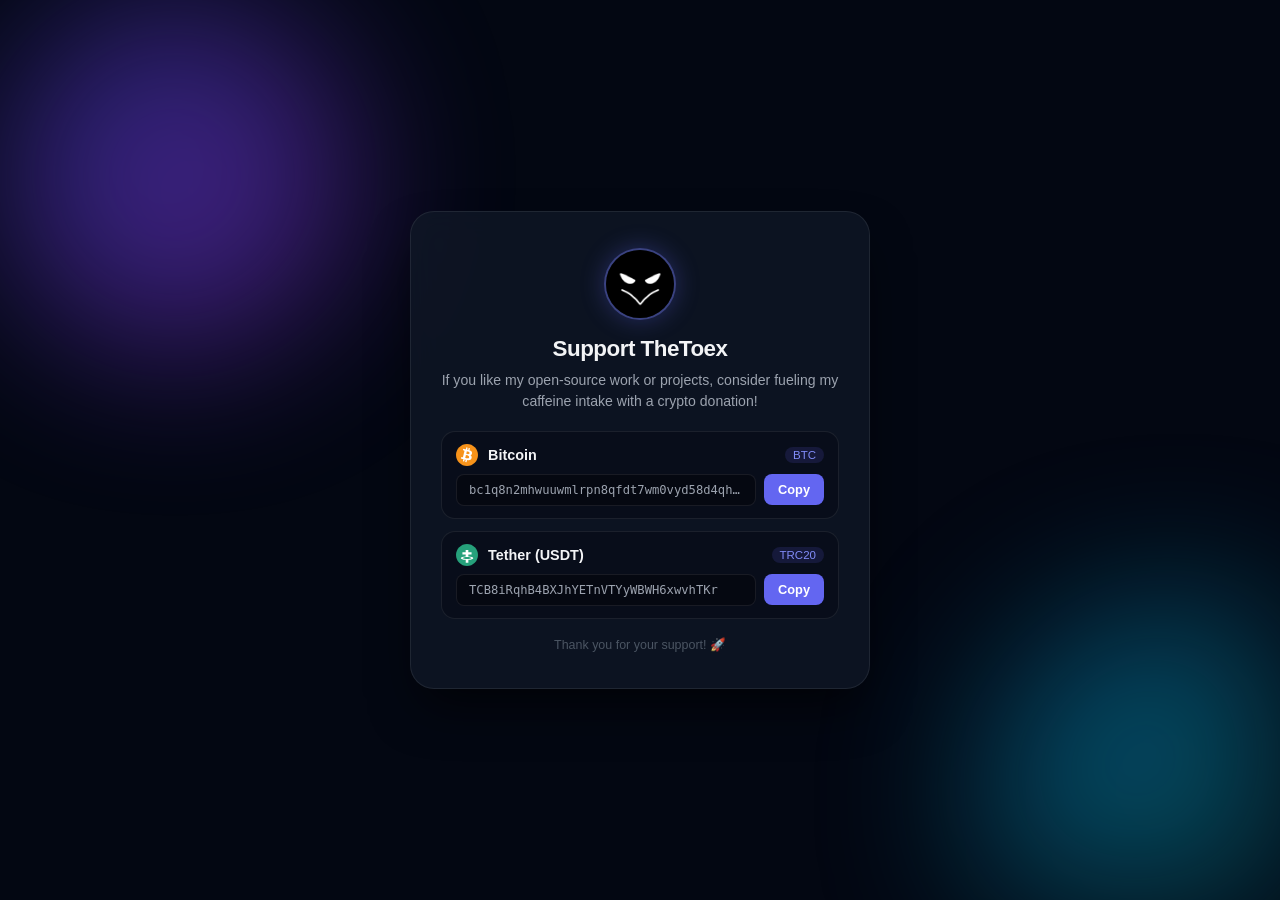
==== donate/index.html @ 47537391 "initial commit" ====
<!DOCTYPE html>
<html lang="en">
<head>
    <meta charset="UTF-8">
    <meta name="viewport" content="width=device-width, initial-scale=1.0">
    <title>Donate to TheToex</title>
    <style>
        :root {
            --bg-color: #030712;
            --card-bg: rgba(17, 24, 39, 0.75);
            --border-color: rgba(255, 255, 255, 0.08);
            --text-primary: #f3f4f6;
            --text-secondary: #9ca3af;
            --accent-color: #6366f1;
            --accent-hover: #4f46e5;
            --success-color: #10b981;
        }

        * {
            box-sizing: border-box;
            margin: 0;
            padding: 0;
            font-family: -apple-system, BlinkMacSystemFont, "Segoe UI", Roboto, Helvetica, Arial, sans-serif;
        }

        html, body {
            height: 100%;
            margin: 0;
            padding: 0;
            overscroll-behavior: none;
        }

        body {
            background-color: var(--bg-color);
            color: var(--text-primary);
            display: flex;
            justify-content: center;
            align-items: center;
            min-height: 100vh;
            min-height: 100dvh;
            padding: 16px;
            overflow-x: hidden;
            position: relative;
        }

        /* Animated Glowing Blurred Background Effect */
        .background-glow {
            position: fixed;
            width: 100%;
            height: 100%;
            top: 0;
            left: 0;
            overflow: hidden;
            z-index: -1;
            filter: blur(80px);
            opacity: 0.5;
            pointer-events: none;
        }

        .glow-blob {
            position: absolute;
            width: 350px;
            height: 350px;
            background: linear-gradient(135deg, #4f46e5, #9333ea);
            border-radius: 50%;
            animation: moveBlob 12s infinite alternate ease-in-out;
        }

        .glow-blob:nth-child(2) {
            background: linear-gradient(135deg, #0284c7, #0d9488);
            width: 400px;
            height: 400px;
            right: -100px;
            bottom: -100px;
            animation-duration: 16s;
            animation-direction: alternate-reverse;
        }

        @keyframes moveBlob {
            0% {
                transform: translate(-50px, -50px) scale(1);
            }
            50% {
                transform: translate(150px, 200px) scale(1.1);
            }
            100% {
                transform: translate(50px, 100px) scale(0.9);
            }
        }

        .container {
            width: 100%;
            max-width: 460px;
            z-index: 1;
        }

        .card {
            background-color: var(--card-bg);
            border: 1px solid var(--border-color);
            border-radius: 24px;
            padding: 24px 20px;
            box-shadow: 0 25px 50px -12px rgba(0, 0, 0, 0.7);
            text-align: center;
            backdrop-filter: blur(16px);
            -webkit-backdrop-filter: blur(16px);
        }

        @media (min-width: 480px) {
            .card {
                padding: 36px 30px;
            }
        }

        /* Profile Avatar Style */
        .avatar-container {
            width: 72px;
            height: 72px;
            margin: 0 auto 16px;
            border-radius: 50%;
            overflow: hidden;
            border: 2px solid rgba(99, 102, 241, 0.4);
            box-shadow: 0 0 25px rgba(99, 102, 241, 0.3);
            background-color: #1f2937;
        }

        .avatar-container img {
            width: 100%;
            height: 100%;
            object-fit: cover;
        }

        h1 {
            font-size: 1.4rem;
            font-weight: 700;
            margin-bottom: 8px;
            letter-spacing: -0.5px;
        }

        p {
            font-size: 0.88rem;
            color: var(--text-secondary);
            margin-bottom: 20px;
            line-height: 1.45;
        }

        .crypto-list {
            display: flex;
            flex-direction: column;
            gap: 12px;
            text-align: left;
        }

        .crypto-item {
            background-color: rgba(3, 7, 18, 0.4);
            border: 1px solid var(--border-color);
            border-radius: 14px;
            padding: 12px 14px;
            transition: border-color 0.2s ease, transform 0.2s ease;
        }

        .crypto-item:hover {
            border-color: rgba(255, 255, 255, 0.2);
        }

        .crypto-header {
            display: flex;
            justify-content: space-between;
            align-items: center;
            margin-bottom: 8px;
        }

        .crypto-info-left {
            display: flex;
            align-items: center;
            gap: 10px;
        }

        .crypto-icon {
            width: 22px;
            height: 22px;
            display: flex;
            align-items: center;
            justify-content: center;
            flex-shrink: 0;
        }

        .crypto-icon svg {
            width: 100%;
            height: 100%;
            display: block;
        }

        .crypto-name {
            font-weight: 600;
            font-size: 0.9rem;
            color: var(--text-primary);
            line-height: 1;
            display: flex;
            align-items: center;
        }

        .crypto-network {
            font-size: 0.72rem;
            background: rgba(99, 102, 241, 0.15);
            color: #818cf8;
            padding: 2px 8px;
            border-radius: 20px;
            font-weight: 500;
        }

        .address-row {
            display: flex;
            flex-direction: row;
            align-items: center;
            gap: 8px;
        }

        .crypto-address {
            background-color: rgba(0, 0, 0, 0.3);
            border: 1px solid var(--border-color);
            padding: 8px 12px;
            border-radius: 8px;
            font-family: ui-monospace, SFMono-Regular, Menlo, Monaco, Consolas, monospace;
            font-size: 0.76rem;
            color: var(--text-secondary);
            flex: 1;
            min-width: 0;
            overflow: hidden;
            text-overflow: ellipsis;
            white-space: nowrap;
        }

        .copy-btn {
            background-color: var(--accent-color);
            color: white;
            border: none;
            padding: 8px 14px;
            border-radius: 8px;
            cursor: pointer;
            font-weight: 600;
            font-size: 0.8rem;
            transition: background-color 0.2s, transform 0.1s;
            flex-shrink: 0;
            width: auto;
            white-space: nowrap;
        }

        .copy-btn:hover {
            background-color: var(--accent-hover);
        }

        .copy-btn:active {
            transform: scale(0.96);
        }

        .copy-btn.copied {
            background-color: var(--success-color);
        }

        .footer {
            margin-top: 18px;
            font-size: 0.78rem;
            color: #4b5563;
        }

        /* Mobile specific adjustments to ensure single-screen fit with no scroll */
        @media (max-width: 480px) {
            body {
                padding: 12px;
            }

            .card {
                padding: 20px 14px;
                border-radius: 20px;
            }

            .avatar-container {
                width: 60px;
                height: 60px;
                margin: 0 auto 12px;
            }

            h1 {
                font-size: 1.25rem;
                margin-bottom: 6px;
            }

            p {
                font-size: 0.82rem;
                margin-bottom: 14px;
                line-height: 1.35;
            }

            .crypto-list {
                gap: 10px;
            }

            .crypto-item {
                padding: 10px 12px;
                border-radius: 12px;
            }

            .crypto-header {
                margin-bottom: 6px;
            }

            .crypto-name {
                font-size: 0.85rem;
            }

            .crypto-address {
                padding: 7px 10px;
                font-size: 0.72rem;
            }

            .copy-btn {
                padding: 7px 12px;
                font-size: 0.76rem;
            }

            .footer {
                margin-top: 14px;
                font-size: 0.74rem;
            }
        }

        /* Prevent scroll on normal mobile viewports */
        @media (max-width: 600px) and (min-height: 500px) {
            html, body {
                height: 100dvh;
                overflow: hidden;
            }
        }

        /* For very short screens (e.g. landscape), allow scrolling so content isn't clipped */
        @media (max-height: 520px) {
            body {
                min-height: 100%;
                height: auto;
                align-items: flex-start;
                overflow-y: auto;
            }
        }
    </style>
</head>
<body>

    <!-- Animated Glowing Background Elements -->
    <div class="background-glow">
        <div class="glow-blob"></div>
        <div class="glow-blob"></div>
    </div>

    <div class="container">
        <div class="card">
            <!-- Profile Avatar (Put your image file 'avatar.jpg' next to index.html) -->
            <div class="avatar-container">
                <img src="avatar.jpg" alt="TheToex Avatar">
            </div>
            
            <h1>Support TheToex</h1>
            <p>If you like my open-source work or projects, consider fueling my caffeine intake with a crypto donation!</p>

            <div class="crypto-list">

                <!-- 
                  ==================================================
                  BITCOIN (BTC) WALLET SECTION
                  ==================================================
                  Replace the value inside the crypto-address div 
                  with your actual Bitcoin wallet address.
                -->
                <div class="crypto-item">
                    <div class="crypto-header">
                        <div class="crypto-info-left">
                            <div class="crypto-icon">
                                <!-- Bitcoin Official SVG Icon -->
                                <svg viewBox="0 0 32 32" xmlns="http://www.w3.org/2000/svg">
                                    <path fill="#f7931a" d="M16 32C7.163 32 0 24.837 0 16S7.163 0 16 0s16 7.163 16 16-7.163 16-16 16z"/>
                                    <path fill="#fff" d="M23.318 13.565c.342-2.28-1.39-3.504-3.757-4.323l.768-3.082-1.872-.467-.747 2.994c-.492-.123-1-.237-1.505-.35l.75-3.003-1.872-.467-.768 3.082c-.408-.093-.807-.184-1.196-.275l.002-.012-2.583-.645-.498 1.998s1.39.318 1.36.338c.758.189.894.69.871 1.087l-.872 3.498c.052.013.119.032.193.061l-.196-.049-1.223 4.908c-.093.231-.329.578-.859.444.03.044-1.36-.338-1.36-.338l-.931 2.146 2.436.607c.453.113.897.23 1.336.342l-.77 3.09 1.872.467.768-3.082c.507.137 1.002.268 1.491.392l-.766 3.076 1.872.467.77-3.09c3.159.598 5.534.357 6.53-2.476.804-2.28-.04-3.595-1.688-4.457 1.202-.277 2.106-1.069 2.348-2.705zm-4.208 5.908c-.57 2.29-4.425 1.053-5.676.741l1.015-4.072c1.251.312 5.253.93 4.661 3.331zm.573-5.968c-.521 2.091-3.729 1.03-4.777.772l.92-3.69c1.048.258 4.394.747 3.857 2.918z"/>
                                </svg>
                            </div>
                            <span class="crypto-name">Bitcoin</span>
                        </div>
                        <span class="crypto-network">BTC</span>
                    </div>
                    <div class="address-row">
                        <div class="crypto-address" id="btc-addr">bc1q8n2mhwuuwmlrpn8qfdt7wm0vyd58d4qhe2uxha</div>
                        <button class="copy-btn" onclick="copyToClipboard('btc-addr', this)">Copy</button>
                    </div>
                </div>

                <!-- 
                  ==================================================
                  USDT (TRC20) WALLET SECTION
                  ==================================================
                  Replace the value inside the crypto-address div 
                  with your actual USDT TRC20 wallet address.
                -->
                <div class="crypto-item">
                    <div class="crypto-header">
                        <div class="crypto-info-left">
                            <div class="crypto-icon">
                                <!-- Tether Official Circular SVG Icon -->
                                <svg viewBox="0 0 32 32" xmlns="http://www.w3.org/2000/svg">
                                    <path fill="#26a17b" d="M16 32C7.163 32 0 24.837 0 16S7.163 0 16 0s16 7.163 16 16-7.163 16-16 16z"/>
                                    <path fill="#fff" d="M17.922 18.34v-3.033h4.721v-3.32h-4.721V8.675h-3.844v3.312H9.358v3.32h4.72v3.025c-3.957.19-7.078 1.144-7.078 2.29 0 1.156 3.156 2.119 7.158 2.302v4.364h3.844v-4.356c4.002-.191 7.158-1.154 7.158-2.31 0-1.137-3.08-2.083-6.966-2.28zm-1.922 3.655c-3.048 0-5.696-.692-6.521-1.594.825-.902 3.473-1.594 6.521-1.594 3.049 0 5.696.692 6.521 1.594-.825.902-3.472 1.594-6.521 1.594z"/>
                                </svg>
                            </div>
                            <span class="crypto-name">Tether (USDT)</span>
                        </div>
                        <span class="crypto-network">TRC20</span>
                    </div>
                    <div class="address-row">
                        <div class="crypto-address" id="usdt-addr">TCB8iRqhB4BXJhYETnVTYyWBWH6xwvhTKr</div>
                        <button class="copy-btn" onclick="copyToClipboard('usdt-addr', this)">Copy</button>
                    </div>
                </div>

            </div>

            <div class="footer">
                Thank you for your support! 🚀
            </div>
        </div>
    </div>

    <script>
        // JavaScript function to handle smooth and responsive copying to clipboard
        function copyToClipboard(elementId, button) {
            const textToCopy = document.getElementById(elementId).innerText;
            
            navigator.clipboard.writeText(textToCopy).then(() => {
                const originalText = button.innerText;
                button.innerText = 'Copied!';
                button.classList.add('copied');
                
                setTimeout(() => {
                    button.innerText = originalText;
                    button.classList.remove('copied');
                }, 2000);
            }).catch(err => {
                console.error('Failed to copy text: ', err);
            });
        }
    </script>

</body>
</html>
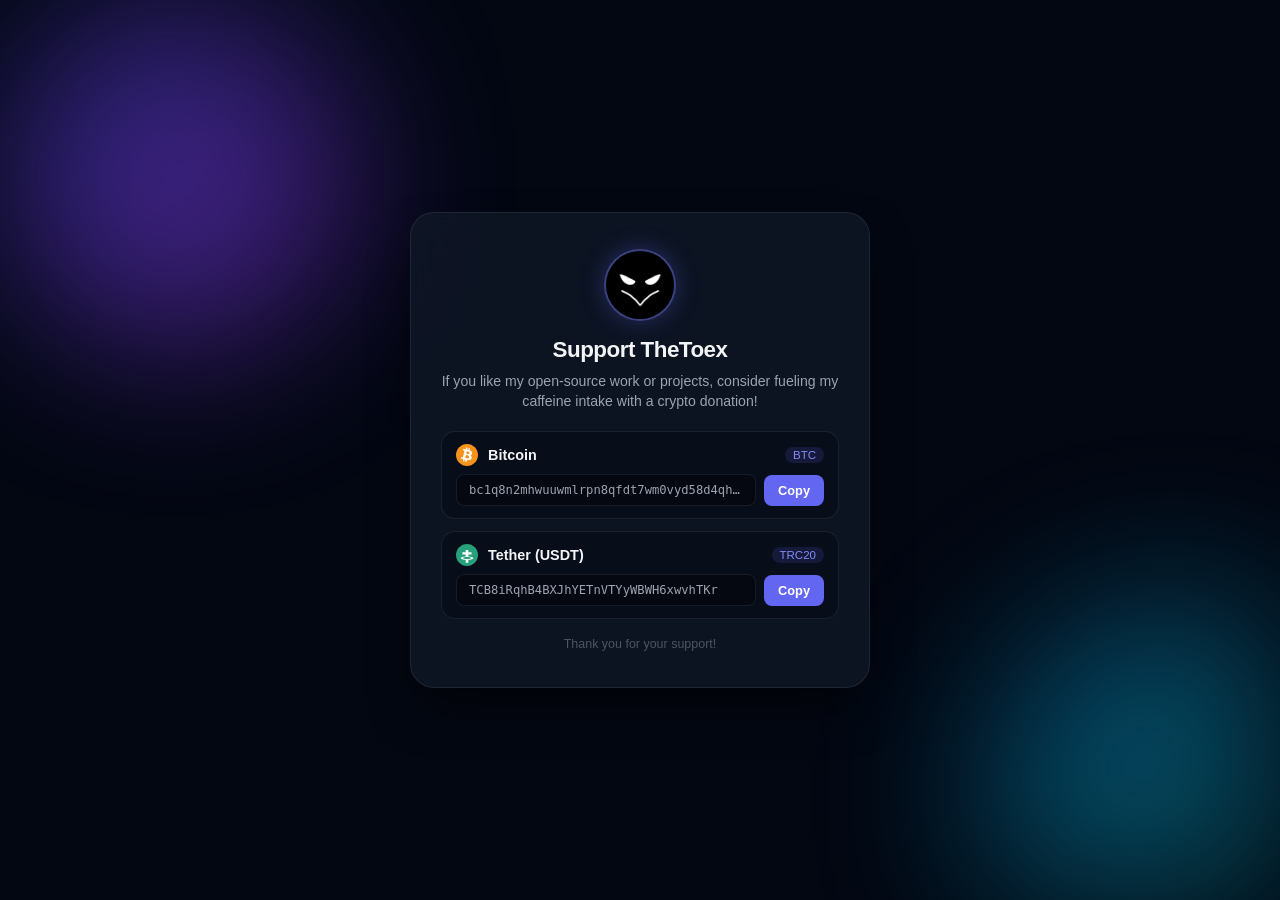
==== commit 83672f2b: "update" ====
--- a/donate/index.html
+++ b/donate/index.html
@@ -21,6 +21,13 @@
             margin: 0;
             padding: 0;
             font-family: -apple-system, BlinkMacSystemFont, "Segoe UI", Roboto, Helvetica, Arial, sans-serif;
+            -webkit-tap-highlight-color: transparent;
+        }
+
+        button, a {
+            -webkit-tap-highlight-color: transparent;
+            -webkit-touch-callout: none;
+            outline: none;
         }
 
         html, body {
@@ -420,7 +427,7 @@
             </div>
 
             <div class="footer">
-                Thank you for your support! 🚀
+                Thank you for your support!
             </div>
         </div>
     </div>
